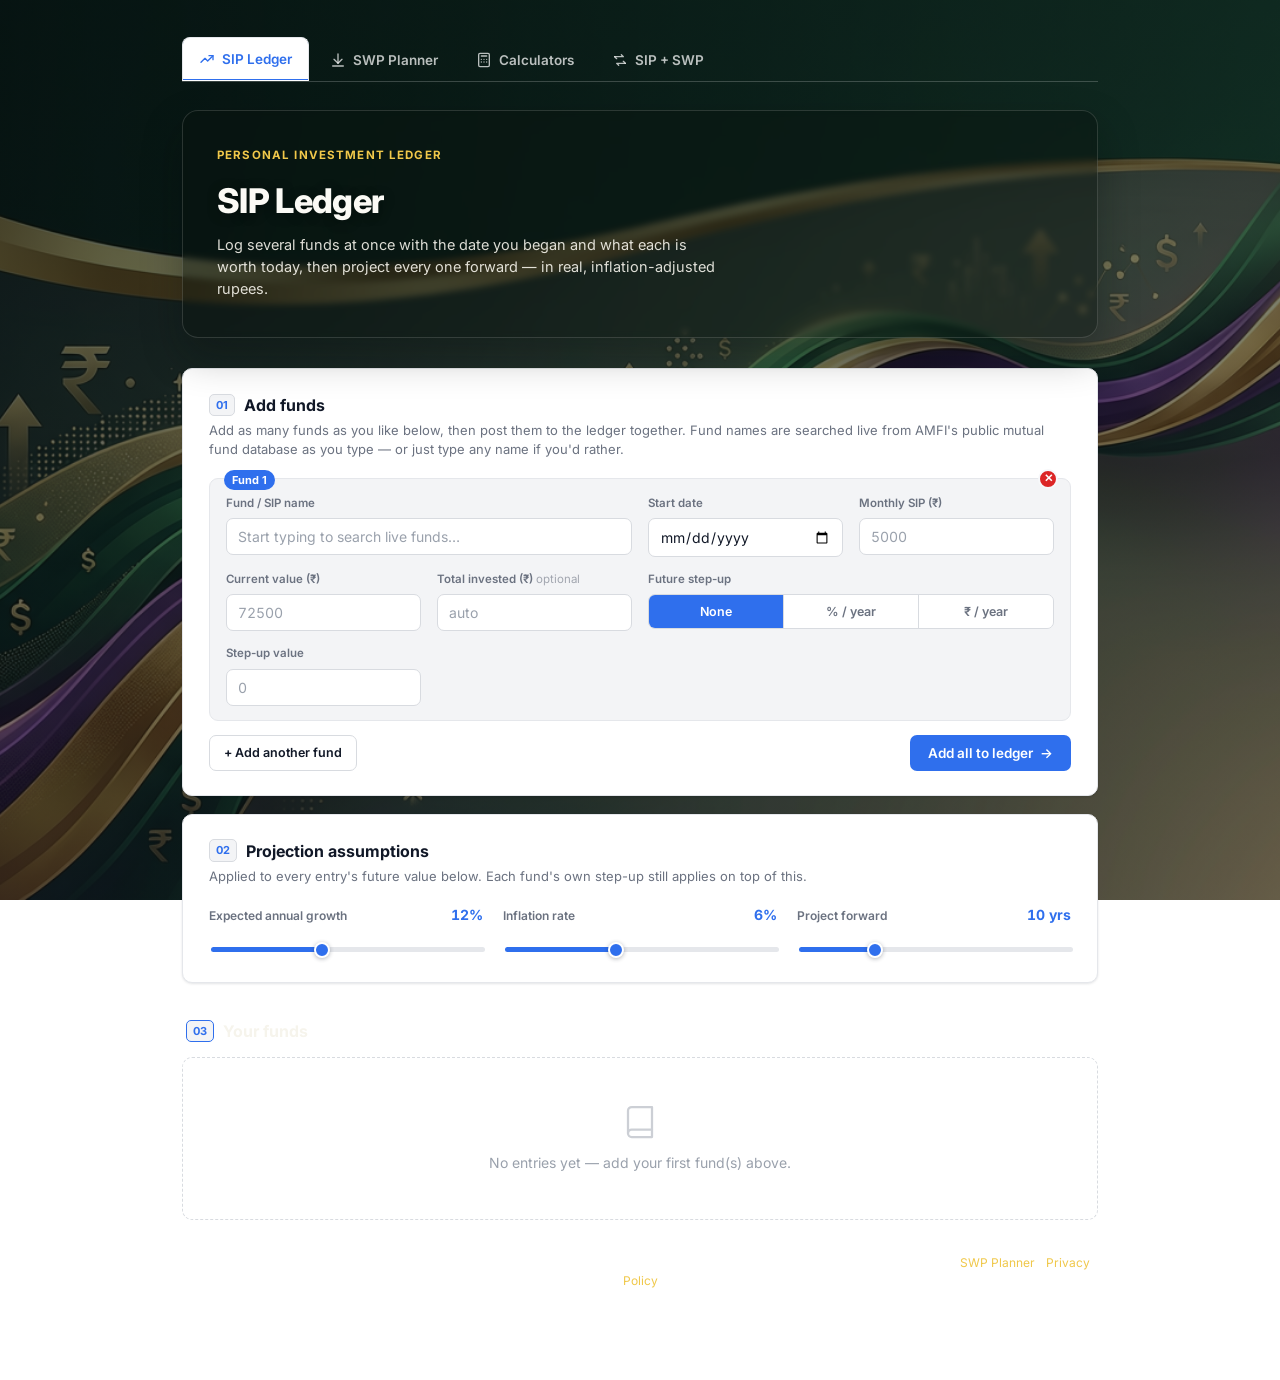
==== index.html @ ebf2be61 "Add files via upload" ====
<!DOCTYPE html>
<html lang="en">
<head>
<meta charset="UTF-8" />
<meta name="viewport" content="width=device-width, initial-scale=1.0" />
<title>SIP Ledger — Present &amp; Future Value Tracker</title>
<link rel="preconnect" href="https://fonts.googleapis.com">
<link rel="preconnect" href="https://fonts.gstatic.com" crossorigin>
<link rel="stylesheet" href="style.css">
<link rel="manifest" href="manifest.json">
<meta name="theme-color" content="#2f5bd6">
<link rel="apple-touch-icon" href="icon-192.png">
<link rel="icon" href="icon-192.png">
</head>
<body>
<div class="shell">

  <nav class="tabbar">
    <a href="index.html" class="tab active">
      <svg class="tab-icon" viewBox="0 0 24 24" fill="none" stroke="currentColor" stroke-width="2" stroke-linecap="round" stroke-linejoin="round"><path d="M3 17l6-6 4 4 8-8"/><path d="M15 7h6v6"/></svg>
      SIP Ledger
    </a>
    <a href="swp.html" class="tab">
      <svg class="tab-icon" viewBox="0 0 24 24" fill="none" stroke="currentColor" stroke-width="2" stroke-linecap="round" stroke-linejoin="round"><path d="M12 3v14"/><path d="M6 11l6 6 6-6"/><path d="M4 21h16"/></svg>
      SWP Planner
    </a>
    <a href="calculators.html" class="tab">
      <svg class="tab-icon" viewBox="0 0 24 24" fill="none" stroke="currentColor" stroke-width="2" stroke-linecap="round" stroke-linejoin="round"><rect x="4" y="2" width="16" height="20" rx="2"/><line x1="8" y1="6" x2="16" y2="6"/><line x1="8" y1="11" x2="8" y2="11.01"/><line x1="12" y1="11" x2="12" y2="11.01"/><line x1="16" y1="11" x2="16" y2="11.01"/><line x1="8" y1="15" x2="8" y2="15.01"/><line x1="12" y1="15" x2="12" y2="15.01"/><line x1="16" y1="15" x2="16" y2="15.01"/></svg>
      Calculators
    </a>
    <a href="sipswp.html" class="tab">
      <svg class="tab-icon" viewBox="0 0 24 24" fill="none" stroke="currentColor" stroke-width="2" stroke-linecap="round" stroke-linejoin="round"><path d="M4 7h13l-3-3"/><path d="M4 7l3 3"/><path d="M20 17H7l3 3"/><path d="M20 17l-3-3"/></svg>
      SIP + SWP
    </a>
  </nav>

  <div class="masthead">
    <div class="kicker">Personal investment ledger</div>
    <h1>SIP Ledger</h1>
    <p class="sub">Log several funds at once with the date you began and what each is worth today, then project every one forward — in real, inflation-adjusted rupees.</p>
  </div>

  <!-- ADD ENTRIES -->
  <div class="card">
    <div class="card-inner">
      <h2 class="section-title"><span class="idx">01</span> Add funds</h2>
      <p class="section-desc">Add as many funds as you like below, then post them to the ledger together. Fund names are searched live from AMFI's public mutual fund database as you type — or just type any name if you'd rather.</p>
      <form id="addForm">
        <div id="rowsContainer"></div>
        <div class="form-actions">
          <button type="button" id="addRowBtn" class="btn-ghost btn-small">+ Add another fund</button>
          <button type="submit" class="btn-primary">Add all to ledger <span class="arrow">→</span></button>
        </div>
      </form>
    </div>
  </div>

  <!-- ASSUMPTIONS -->
  <div class="card">
    <div class="card-inner">
      <h2 class="section-title"><span class="idx">02</span> Projection assumptions</h2>
      <p class="section-desc">Applied to every entry's future value below. Each fund's own step-up still applies on top of this.</p>
      <div class="assumptions">
        <div class="slider-field">
          <label>Expected annual growth <span class="val" id="growthVal">12%</span></label>
          <input type="range" id="growthRate" min="0" max="30" step="0.5" value="12">
        </div>
        <div class="slider-field">
          <label>Inflation rate <span class="val" id="inflationVal">6%</span></label>
          <input type="range" id="inflationRate" min="0" max="15" step="0.5" value="6">
        </div>
        <div class="slider-field">
          <label>Project forward <span class="val" id="horizonVal">10 yrs</span></label>
          <input type="range" id="horizonYears" min="1" max="35" step="1" value="10">
        </div>
      </div>
    </div>
  </div>

  <!-- LEDGER -->
  <h2 class="section-title" style="color:var(--text-on-ink); margin:36px 0 14px 4px;"><span class="idx" style="color:var(--accent-a);border-color:var(--accent-a);">03</span> Your funds</h2>
  <div id="ledgerList"></div>
  <div id="emptyState" class="empty">
    <svg viewBox="0 0 24 24" fill="none" stroke="currentColor" stroke-width="1.5" stroke-linecap="round" stroke-linejoin="round"><path d="M4 19.5A2.5 2.5 0 0 1 6.5 17H20"/><path d="M6.5 2H20v20H6.5A2.5 2.5 0 0 1 4 19.5v-15A2.5 2.5 0 0 1 6.5 2z"/></svg>
    No entries yet — add your first fund(s) above.
  </div>

  <!-- SUMMARY -->
  <div class="card" id="summaryCard" style="display:none;">
    <div class="card-inner">
      <h2 class="section-title"><span class="idx">04</span> Portfolio total</h2>
      <p class="section-desc">Across every fund logged above, at the assumptions set in step 02.</p>
      <div class="summary-grid">
        <div class="summary-cell"><div class="label">Invested so far</div><div class="value" id="sumInvested">₹0</div></div>
        <div class="summary-cell"><div class="label">Value today</div><div class="value" id="sumCurrent">₹0</div></div>
        <div class="summary-cell"><div class="label">Projected (nominal)</div><div class="value pos" id="sumFuture">₹0</div></div>
        <div class="summary-cell"><div class="label">Projected (real, today's ₹)</div><div class="value iris" id="sumFutureReal">₹0</div></div>
      </div>
      <div class="donut-row" id="allocationRow"></div>
    </div>
  </div>

  <footer>Figures are illustrative — actual fund performance will vary. Stored only in this browser. Want SWP figures for a fund above? Head to the <a href="swp.html">SWP Planner</a>. · <a href="privacy-policy.html">Privacy Policy</a></footer>
</div>

<script src="common.js"></script>
<script>
let entries = loadLedgerEntries();
let openIds = new Set();
let rowCount = 0;
let navCheckResults = {}; // entryId -> 'loading' | 'error' | 'no-code' | result object

/* ---------------- bulk add rows ---------------- */
function rowTemplate(n){
  return `
    <div class="fund-row" data-row="${n}">
      <div class="row-num">Fund ${n}</div>
      <button type="button" class="row-remove" data-remove="${n}" title="Remove this row">✕</button>
      <div class="form-grid">
        <div class="field span2">
          <label>Fund / SIP name</label>
          <input type="text" class="f-name" placeholder="Start typing to search live funds…" autocomplete="off" required />
        </div>
        <div class="field">
          <label>Start date</label>
          <input type="date" class="f-start" required />
        </div>
        <div class="field money">
          <label>Monthly SIP (₹)</label>
          <input type="number" class="f-monthly" min="0" step="100" placeholder="5000" required />
        </div>
        <div class="field money">
          <label>Current value (₹)</label>
          <input type="number" class="f-present" min="0" step="100" placeholder="72500" required />
        </div>
        <div class="field money">
          <label>Total invested (₹) <span style="opacity:.6;font-weight:400;">optional</span></label>
          <input type="number" class="f-invested" min="0" step="100" placeholder="auto" />
        </div>
        <div class="field span2">
          <label>Future step-up</label>
          <div class="toggle-group f-steptype-group">
            <button type="button" class="active" data-steptype="none">None</button>
            <button type="button" data-steptype="percent">% / year</button>
            <button type="button" data-steptype="amount">₹ / year</button>
          </div>
        </div>
        <div class="field">
          <label>Step-up value</label>
          <input type="number" class="f-stepval" min="0" step="1" placeholder="0" disabled />
        </div>
      </div>
    </div>
  `;
}

function addRow(){
  rowCount++;
  const div = document.createElement('div');
  div.innerHTML = rowTemplate(rowCount);
  document.getElementById('rowsContainer').appendChild(div.firstElementChild);
  wireRow(rowCount);
}

function wireRow(n){
  const row = document.querySelector(`.fund-row[data-row="${n}"]`);
  row.querySelector('.row-remove').addEventListener('click', () => {
    row.remove();
    renumberRows();
  });
  const group = row.querySelector('.f-steptype-group');
  const stepInput = row.querySelector('.f-stepval');
  group.querySelectorAll('button').forEach(btn => {
    btn.addEventListener('click', () => {
      group.querySelectorAll('button').forEach(b => b.classList.remove('active'));
      btn.classList.add('active');
      row.dataset.steptype = btn.getAttribute('data-steptype');
      stepInput.disabled = (btn.getAttribute('data-steptype') === 'none');
      if (stepInput.disabled) stepInput.value = '';
    });
  });
  row.dataset.steptype = 'none';
  attachFundAutocomplete(row.querySelector('.f-name'));
}

function renumberRows(){
  const rows = document.querySelectorAll('.fund-row');
  rows.forEach((row, i) => { row.querySelector('.row-num').textContent = 'Fund ' + (i+1); });
  if (rows.length === 0) addRow();
}

document.getElementById('addRowBtn').addEventListener('click', addRow);
addRow(); // start with one row

/* ---------------- ledger math + render ---------------- */
function render(){
  const list = document.getElementById('ledgerList');
  const empty = document.getElementById('emptyState');
  const summaryCard = document.getElementById('summaryCard');
  list.innerHTML = '';

  if (entries.length === 0){
    empty.style.display = 'block';
    summaryCard.style.display = 'none';
    return;
  }
  empty.style.display = 'none';
  summaryCard.style.display = 'block';

  const growth = parseFloat(document.getElementById('growthRate').value) / 100;
  const inflation = parseFloat(document.getElementById('inflationRate').value) / 100;
  const horizonYears = parseFloat(document.getElementById('horizonYears').value);
  const today = new Date();
  const horizonMonths = Math.round(horizonYears * 12);

  let totalInvested = 0, totalCurrent = 0, totalFuture = 0, totalFutureReal = 0;

  entries.forEach(entry => {
    const n = monthsBetween(entry.startDate, today);
    const invested = (entry.investedOverride != null && entry.investedOverride !== '')
      ? parseFloat(entry.investedOverride)
      : entry.monthlyAmt * n;
    const current = parseFloat(entry.presentValue);
    const gain = current - invested;
    const gainPct = invested > 0 ? (gain / invested) * 100 : 0;
    const cagr = solveCAGR(entry.monthlyAmt, n, current);

    const stepType = entry.stepUpType || 'none';
    const stepVal = entry.stepUpValue || 0;
    const sim = simulateSIPFuture(current, entry.monthlyAmt, stepType, stepVal, growth, horizonMonths);
    const futureNominal = sim.nominal;
    const futureReal = futureNominal / Math.pow(1+inflation, horizonYears);

    const nominalSeries = [current].concat(sim.yearly);
    const realSeries = nominalSeries.map((v, i) => v / Math.pow(1+inflation, i));
    const chartSVG = buildAreaLineChart(nominalSeries, realSeries, { accentColor:'var(--accent-b)', secondColor:'var(--iris)' });

    totalInvested += invested;
    totalCurrent += current;
    totalFuture += futureNominal;
    totalFutureReal += futureReal;

    const stepLabel = stepType === 'percent' ? `${stepVal}% / yr`
                     : stepType === 'amount' ? `${fmtINR(stepVal)} / yr`
                     : 'None';

    const isOpen = openIds.has(entry.id);

    let navCheckHTML = '';
    if (isOpen){
      if (!entry.schemeCode){
        navCheckHTML = buildNavCheckHTML(entry.id, 'no-code', current);
      } else {
        const state = navCheckResults[entry.id];
        if (state === undefined){
          navCheckResults[entry.id] = 'loading';
          navCheckHTML = buildNavCheckHTML(entry.id, 'loading', current);
          computeLiveNAVCheck(entry.schemeCode, entry.startDate, entry.monthlyAmt, today).then(result => {
            navCheckResults[entry.id] = result || 'error';
            const box = document.getElementById(`navcheck-${entry.id}`);
            if (box) box.outerHTML = buildNavCheckHTML(entry.id, navCheckResults[entry.id], current);
          });
        } else {
          navCheckHTML = buildNavCheckHTML(entry.id, state, current);
        }
      }
    }

    const el = document.createElement('div');
    el.className = 'entry' + (isOpen ? ' open' : '');
    el.innerHTML = `
      <div class="entry-head" data-id="${entry.id}">
        <div class="entry-fund-row">
          <div class="fund-avatar" style="background:${fundColor(entry.fundName)};">${fundInitial(entry.fundName)}</div>
          <div class="entry-fund">
            <div class="name">${escapeHtml(entry.fundName)}</div>
            <div class="since">since ${formatDate(entry.startDate)} · ${n} mo</div>
          </div>
        </div>
        <div class="entry-stats">
          <div class="stat"><div class="label">Invested</div><div class="value num">${fmtINR(invested)}</div></div>
          <div class="stat"><div class="label">Now worth</div><div class="value num">${fmtINR(current)}</div></div>
          <div class="stat"><div class="label">Gain</div><div class="value num ${gain>=0?'pos':'neg'}">${gain>=0?'▲':'▼'} ${fmtPct(gainPct)}</div></div>
          <div class="stat"><div class="label">Est. CAGR</div><div class="value num ${cagr!==null && cagr>=0?'pos':'neg'}">${cagr!==null ? fmtPct(cagr*100) : '—'}</div></div>
        </div>
        <div class="chev">▾</div>
      </div>
      <div class="entry-body">
        <div class="entry-body-inner">
          <table class="mini-table">
            <tr><td>Monthly SIP</td><td>${fmtINR(entry.monthlyAmt)}</td></tr>
            <tr><td>Start date</td><td>${formatDate(entry.startDate)}</td></tr>
            <tr><td>Months invested</td><td>${n}</td></tr>
            <tr><td>Total invested</td><td>${fmtINR(invested)}</td></tr>
            <tr><td>Current value</td><td>${fmtINR(current)}</td></tr>
            <tr><td>Absolute gain</td><td>${fmtINR(gain)}</td></tr>
            <tr><td>Estimated CAGR</td><td>${cagr!==null ? fmtPct(cagr*100) : 'need more history'}</td></tr>
            <tr><td>Step-up</td><td>${stepLabel}</td></tr>
          </table>
          <div class="projection-box">
            <div class="ptitle">If SIP continues ${horizonYears} more year${horizonYears==1?'':'s'} at ${(growth*100).toFixed(1)}% growth</div>
            <div class="proj-row big"><span class="k">Projected value (nominal)</span><span class="v">${fmtINR(futureNominal)}</span></div>
            <div class="proj-row real"><span class="k">Real value at ${(inflation*100).toFixed(1)}% inflation</span><span class="v">${fmtINR(futureReal)}</span></div>
            <div class="chart-box">
              ${chartSVG}
              <div class="chart-axis-row"><span>Now · ${fmtINR(current)}</span><span>Year ${horizonYears} · ${fmtINR(futureNominal)}</span></div>
              <div class="chart-legend">
                <span><span class="swatch" style="background:var(--accent-b);"></span>Nominal</span>
                <span><span class="swatch dashed"></span>Real (today's ₹)</span>
              </div>
            </div>
          </div>
          ${navCheckHTML}
        </div>
        <div class="entry-foot">
          <a href="swp.html?fund=${encodeURIComponent(entry.id)}" class="btn-ghost btn-small" style="text-decoration:none;display:inline-block;">Plan SWP from this fund →</a>
          <button class="btn-danger" data-del="${entry.id}">Remove entry</button>
        </div>
      </div>
    `;
    list.appendChild(el);
  });

  document.getElementById('sumInvested').textContent = fmtINR(totalInvested);
  document.getElementById('sumCurrent').textContent = fmtINR(totalCurrent);
  document.getElementById('sumFuture').textContent = fmtINR(totalFuture);
  document.getElementById('sumFutureReal').textContent = fmtINR(totalFutureReal);

  const allocationRow = document.getElementById('allocationRow');
  if (entries.length > 1){
    const segments = entries.map(e => ({ label: e.fundName, value: parseFloat(e.presentValue), color: fundColor(e.fundName) }));
    const donutSVG = buildDonutChart(segments, { size:148, thickness:20 });
    const legendHTML = segments.map(seg => {
      const pct = totalCurrent > 0 ? (seg.value / totalCurrent) * 100 : 0;
      return `<div class="donut-legend-item">
        <span class="name"><span class="donut-swatch" style="background:${seg.color};"></span>${escapeHtml(seg.label)}</span>
        <span class="donut-pct">${pct.toFixed(1)}%</span>
      </div>`;
    }).join('');
    allocationRow.innerHTML = `${donutSVG}<div class="donut-legend">${legendHTML}</div>`;
  } else {
    allocationRow.innerHTML = '';
  }

  list.querySelectorAll('.entry-head').forEach(h => {
    h.addEventListener('click', () => {
      const id = h.getAttribute('data-id');
      if (openIds.has(id)) openIds.delete(id); else openIds.add(id);
      render();
    });
  });
  list.querySelectorAll('[data-del]').forEach(btn => {
    btn.addEventListener('click', (e) => {
      e.stopPropagation();
      const id = btn.getAttribute('data-del');
      entries = entries.filter(en => en.id !== id);
      saveLedgerEntries(entries);
      render();
    });
  });
  list.querySelectorAll('.entry-foot a').forEach(a => { a.addEventListener('click', (e) => e.stopPropagation()); });
}

/* ---------------- submit bulk form ---------------- */
document.getElementById('addForm').addEventListener('submit', (e) => {
  e.preventDefault();
  const rows = document.querySelectorAll('.fund-row');
  let added = 0;
  rows.forEach(row => {
    const fundName = row.querySelector('.f-name').value.trim();
    const startDate = row.querySelector('.f-start').value;
    const monthlyAmt = parseFloat(row.querySelector('.f-monthly').value);
    const presentValue = parseFloat(row.querySelector('.f-present').value);
    const investedRaw = row.querySelector('.f-invested').value;
    const investedOverride = investedRaw === '' ? null : parseFloat(investedRaw);
    const stepUpType = row.dataset.steptype || 'none';
    const stepValRaw = row.querySelector('.f-stepval').value;
    const stepUpValue = stepValRaw === '' ? 0 : parseFloat(stepValRaw);
    const schemeCode = row.querySelector('.f-name').dataset.schemeCode || null;

    if (!fundName || !startDate || isNaN(monthlyAmt) || isNaN(presentValue)) return;

    const entry = { id: uid(), fundName, startDate, monthlyAmt, presentValue, investedOverride, stepUpType, stepUpValue, schemeCode };
    entries.push(entry);
    openIds.add(entry.id);
    added++;
  });
  if (added > 0){
    saveLedgerEntries(entries);
    document.getElementById('rowsContainer').innerHTML = '';
    rowCount = 0;
    addRow();
    render();
  }
});

['growthRate','inflationRate','horizonYears'].forEach(id => {
  const el = document.getElementById(id);
  wireRangeFill(el);
  el.addEventListener('input', () => {
    document.getElementById('growthVal').textContent = document.getElementById('growthRate').value + '%';
    document.getElementById('inflationVal').textContent = document.getElementById('inflationRate').value + '%';
    document.getElementById('horizonVal').textContent = document.getElementById('horizonYears').value + ' yrs';
    render();
  });
});

document.getElementById('growthVal').textContent = document.getElementById('growthRate').value + '%';
document.getElementById('inflationVal').textContent = document.getElementById('inflationRate').value + '%';
document.getElementById('horizonVal').textContent = document.getElementById('horizonYears').value + ' yrs';
render();
</script>
<script>
if ('serviceWorker' in navigator) {
  window.addEventListener('load', () => {
    navigator.serviceWorker.register('service-worker.js').catch(() => {});
  });
}
</script>
</body>
</html>
---- style.css ----
/* ================================================================
   SIP Ledger / SWP Planner — clean, professional design system
   ================================================================ */
@import url('https://fonts.googleapis.com/css2?family=Inter:wght@400;500;600;700;800&display=swap');

:root{
  /* neutral surfaces */
  --bg:#f7f8fa;
  --surface:#ffffff;
  --surface-2:#f3f4f6;
  --border:#e5e7eb;
  --border-strong:#d8dbe0;
  --text-strong:#111827;
  --text-dim:#6b7280;
  --text-faint:#9aa1ac;
  --radius:10px;
  --shadow: 0 1px 2px rgba(16,24,40,0.04), 0 1px 3px rgba(16,24,40,0.08);
  --shadow-md: 0 4px 10px rgba(16,24,40,0.07), 0 2px 4px rgba(16,24,40,0.06);

  /* brand + semantic colours — one consistent set across both pages */
  --primary:#2f6fed;
  --primary-dark:#1e4fc9;
  --primary-light:#eef3ff;
  --positive:#16a34a;
  --negative:#dc2626;
  --caution:#d97706;
  --muted-accent:#6b7280;

  /* legacy aliases so existing markup/JS keep working unchanged */
  --accent-a: var(--primary);
  --accent-b: var(--primary-dark);
  --iris: var(--muted-accent);
  --ink: var(--bg);
  --paper: var(--surface);
  --paper-2: var(--surface-2);
  --gold: var(--caution);
  --gold-bright: var(--caution);
  --teal: var(--positive);
  --teal-bright: var(--positive);
  --rose: var(--negative);
  --line: var(--border);
  --text-on-ink: #f6f4ec;
  --text-on-ink-dim: rgba(246,244,236,0.72);
  --text-on-paper: var(--text-strong);
  --text-on-paper-dim: var(--text-dim);
}

*{box-sizing:border-box;}
html,body{margin:0;padding:0;}
body{
  background:
    linear-gradient(160deg, rgba(6,16,12,0.72) 0%, rgba(8,14,10,0.55) 45%, rgba(14,12,10,0.42) 100%),
    url('hero-bg.png');
  background-size: cover;
  background-position: center top;
  background-attachment: fixed;
  background-repeat: no-repeat;
  color: var(--text-strong);
  font-family:'Inter', system-ui, sans-serif;
  min-height:100vh;
  line-height:1.5;
  -webkit-font-smoothing:antialiased;
}
.num{ font-variant-numeric: tabular-nums; font-feature-settings:"tnum" 1; }
svg{ display:block; }

.shell{ max-width:960px; margin:0 auto; padding:36px 22px 90px; }

/* ---------- nav ---------- */
.tabbar{
  display:flex; gap:4px; margin-bottom:28px; border-bottom:1px solid rgba(255,255,255,0.2);
  overflow-x:auto; scrollbar-width:thin; -webkit-overflow-scrolling:touch;
}
.tabbar::-webkit-scrollbar{ height:5px; }
.tabbar::-webkit-scrollbar-thumb{ background: rgba(255,255,255,0.25); border-radius:4px; }
.tab{
  display:inline-flex; align-items:center; gap:7px; white-space:nowrap; flex:0 0 auto;
  text-decoration:none; font-weight:600; font-size:13.5px;
  padding:11px 16px; border-radius:8px 8px 0 0;
  color: rgba(255,255,255,0.72);
  border:1px solid transparent; border-bottom:none;
  transition: color .15s ease, background .15s ease;
  position:relative; top:1px;
}
.tab-icon{ width:16px; height:16px; flex-shrink:0; }
.tab:hover{ color:#fff; background: rgba(255,255,255,0.1); }
.tab.active{
  color: var(--primary);
  background: var(--surface);
  border-color: var(--border);
  border-bottom:2px solid var(--surface);
  box-shadow: 0 -1px 0 var(--primary) inset;
}

/* ---------- step-up event rows (dated step-up log) ---------- */
.stepup-row{
  display:grid; grid-template-columns: 1fr 1fr auto; gap:10px; align-items:end;
  border:1px dashed var(--border); border-radius:8px; padding:12px 14px; margin-bottom:10px; background: var(--surface-2);
}
.stepup-row .row-remove{
  background: transparent; color: var(--negative); border:1px solid rgba(220,38,38,0.35);
  width:34px; height:34px; border-radius:7px; font-size:14px; cursor:pointer; padding:0;
}
.stepup-log{ margin-top:10px; }
.stepup-log-item{
  display:flex; justify-content:space-between; align-items:center; padding:8px 12px;
  border-bottom:1px solid var(--border); font-size:13px;
}
.stepup-log-item:last-child{ border-bottom:none; }
.stepup-log-item .date{ color: var(--text-dim); font-family:'IBM Plex Mono', monospace; font-size:12px; }
.stepup-log-item .amt{ font-family:'IBM Plex Mono', monospace; font-weight:700; }
.stepup-log-item .delta{ font-size:11.5px; color: var(--positive); margin-left:8px; }

/* ---------- calculators hub: pill tab row ---------- */
.calc-tab-row{
  display:flex; gap:8px; overflow-x:auto; padding-bottom:4px; margin-bottom:22px;
  scrollbar-width:thin;
}
.calc-tab{
  flex:0 0 auto; white-space:nowrap;
  font-weight:600; font-size:13.5px; padding:10px 18px; border-radius:999px;
  border:1px solid var(--border); background: var(--surface); color: var(--text-dim);
  cursor:pointer; transition: background .15s ease, color .15s ease, border-color .15s ease, transform .1s ease;
}
.calc-tab:hover{ border-color: var(--primary); color: var(--text-strong); }
.calc-tab.active{ background: var(--primary); border-color: var(--primary); color:#fff; }
.calc-tab:active{ transform: translateY(1px); }
.calc-panel{ display:none; }
.calc-panel.active{ display:block; animation: calcFadeIn .2s ease; }
@keyframes calcFadeIn{ from{ opacity:0; transform:translateY(4px);} to{ opacity:1; transform:translateY(0);} }

/* ---------- calculator result strip ---------- */
.calc-result-strip{
  display:grid; grid-template-columns: repeat(3, 1fr); gap:18px;
  padding:20px; border-radius:10px; background: var(--surface-2); border:1px solid var(--border); margin-top:18px;
}
@media (max-width:700px){ .calc-result-strip{ grid-template-columns:1fr; } }
.calc-result-strip .cell{ text-align:left; }
.calc-result-strip .cell .label{ font-size:11px; text-transform:uppercase; letter-spacing:.06em; color: var(--text-dim); font-weight:700; margin-bottom:6px; }
.calc-result-strip .cell .value{ font-family:'IBM Plex Mono', monospace; font-size:20px; font-weight:700; color: var(--text-strong); }
.calc-result-strip .cell .value.pos{ color: var(--positive); }

.calc-divider{ display:flex; align-items:center; gap:12px; margin:26px 0 18px; color: var(--text-faint); font-size:12px; text-transform:uppercase; letter-spacing:.08em; font-weight:700; }
.calc-divider::before, .calc-divider::after{ content:""; flex:1; height:1px; background: var(--border); }

/* ---------- header (frosted panel over the shared page background) ---------- */
.masthead{
  margin-bottom:30px;
  position:relative;
  border-radius:16px;
  padding:36px 34px;
  background: rgba(8,18,14,0.4);
  backdrop-filter: blur(3px);
  -webkit-backdrop-filter: blur(3px);
  border:1px solid rgba(255,255,255,0.14);
  box-shadow: 0 18px 40px rgba(6,14,10,0.3);
}
.masthead h1{
  font-weight:800; font-size: clamp(26px, 3.4vw, 34px); letter-spacing:-0.02em;
  margin:0 0 8px; color:#fbfaf5;
  text-shadow: 0 2px 12px rgba(0,0,0,0.4);
}
.masthead .kicker{
  text-transform:uppercase; letter-spacing:.1em; font-size:11.5px;
  color:#f0c84a; font-weight:700; margin-bottom:10px;
}
.masthead p.sub{
  margin:0; color: rgba(250,248,240,0.88); font-size:14.5px; max-width:56ch; line-height:1.55;
}

/* ---------- cards ---------- */
.card{
  background: var(--surface);
  color: var(--text-strong); border-radius: var(--radius); box-shadow: var(--shadow);
  border:1px solid var(--border);
}
.card-inner{ padding:24px 26px; }
.card + .card{ margin-top:18px; }

.section-title{ font-size:16px; font-weight:700; margin:0 0 4px; display:flex; align-items:center; gap:9px; color: var(--text-strong); }
.section-title .idx{
  font-size:11px; font-weight:700; color: var(--primary);
  border:1px solid var(--border-strong); border-radius:5px; padding:2px 6px;
  background: var(--surface-2);
}
.section-desc{ font-size:13px; color: var(--text-dim); margin:0 0 18px; line-height:1.5; }

/* ---------- form ---------- */
.form-grid{ display:grid; grid-template-columns: repeat(4, 1fr); gap:14px 16px; }
.field{ display:flex; flex-direction:column; gap:6px; position:relative; }
.field.span2{ grid-column: span 2; }
.field label{ font-size:11.5px; color: var(--text-dim); font-weight:600; }
.field input, .field select{
  font-family:'Inter', sans-serif; font-variant-numeric: tabular-nums; font-size:14px;
  padding:9px 11px; border-radius:7px; border:1px solid var(--border-strong);
  background: var(--surface); color: var(--text-strong);
  outline:none; transition: border-color .15s, box-shadow .15s; width:100%;
}
.field input::placeholder{ color: var(--text-faint); }
.field input:focus, .field select:focus{ border-color: var(--primary); box-shadow: 0 0 0 3px var(--primary-light); }
.field select{ font-weight:500; }

.fund-row{ position:relative; border:1px solid var(--border); border-radius:9px; padding:16px 16px 14px; margin-bottom:12px; background: var(--surface-2); }
.fund-row .row-num{
  position:absolute; top:-9px; left:14px; background: var(--primary); color:#fff;
  font-size:11px; font-weight:700; padding:2px 8px; border-radius:10px;
}
.fund-row .row-remove{
  position:absolute; top:-10px; right:12px; background: var(--negative); color:#fff; border:2px solid var(--bg);
  width:20px; height:20px; border-radius:50%; font-size:11px; line-height:1; cursor:pointer; padding:0;
}

.form-actions{ margin-top:14px; display:flex; justify-content:space-between; gap:10px; flex-wrap:wrap; }
button{
  font-family:'Inter', sans-serif; font-weight:600; font-size:13.5px; border:none; cursor:pointer;
  border-radius:7px; padding:10px 18px; transition: background .15s ease, border-color .15s ease, color .15s ease;
}
button:focus-visible{ outline:2px solid var(--primary); outline-offset:2px; }
input:focus-visible, select:focus-visible{ outline:2px solid var(--primary); outline-offset:1px; }

.btn-primary{ display:inline-flex; align-items:center; gap:7px; background: var(--primary); color:#fff; }
.btn-primary:hover{ background: var(--primary-dark); }
.btn-primary .arrow{ display:inline-block; transition: transform .15s ease; }
.btn-primary:hover .arrow{ transform: translateX(2px); }

.btn-ghost{ background: var(--surface); color: var(--text-strong); border:1px solid var(--border-strong); }
.btn-ghost:hover{ background: var(--surface-2); }
.btn-danger{ background: var(--surface); color: var(--negative); border:1px solid #f3c6c6; padding:6px 12px; font-size:12px; }
.btn-danger:hover{ background:#fef2f2; }
.btn-small{ padding:7px 14px; font-size:12.5px; }

.toggle-group{ display:flex; border:1px solid var(--border-strong); border-radius:7px; overflow:hidden; }
.toggle-group button{ flex:1; background: var(--surface); color: var(--text-dim); border-radius:0; padding:9px 8px; font-size:12.5px; font-weight:600; }
.toggle-group button.active{ background: var(--primary); color:#fff; }
.toggle-group button + button{ border-left:1px solid var(--border-strong); }

/* ---------- assumptions / sliders ---------- */
.assumptions{ display:grid; grid-template-columns: repeat(3, 1fr); gap:20px; }
.slider-field label{ display:flex; justify-content:space-between; align-items:baseline; font-size:12px; color: var(--text-dim); font-weight:600; margin-bottom:9px; }
.slider-field .val{ font-size:14px; color: var(--primary); font-weight:700; font-variant-numeric: tabular-nums; }
input[type="range"]{
  -webkit-appearance:none; width:100%; height:5px; border-radius:3px; outline:none;
  background: linear-gradient(to right, var(--primary) 0%, var(--primary) var(--fill,0%), var(--border) var(--fill,0%), var(--border) 100%);
}
input[type="range"]::-webkit-slider-thumb{
  -webkit-appearance:none; width:16px; height:16px; border-radius:50%;
  background: var(--primary); border:2.5px solid #fff; cursor:pointer;
  box-shadow: 0 1px 4px rgba(16,24,40,0.3);
}
input[type="range"]::-moz-range-thumb{ width:16px; height:16px; border-radius:50%; background: var(--primary); border:2.5px solid #fff; cursor:pointer; }

/* ---------- ledger / entries ---------- */
#ledgerList{ display:flex; flex-direction:column; gap:0; }
.entry{
  background: var(--surface); border-radius: var(--radius); box-shadow: var(--shadow); border:1px solid var(--border);
  overflow:hidden; margin-bottom:14px; transition: box-shadow .15s ease;
}
.entry:hover{ box-shadow: var(--shadow-md); }
.entry-head{ display:flex; align-items:center; justify-content:space-between; padding:16px 20px; cursor:pointer; gap:14px; flex-wrap:wrap; transition: background .12s ease; }
.entry.open .entry-head{ border-bottom:1px solid var(--border); }
.entry-head:hover{ background: var(--surface-2); }
.entry-fund-row{ display:flex; align-items:center; gap:13px; min-width:200px; }
.fund-avatar{
  width:38px; height:38px; border-radius:50%; flex:0 0 auto; color:#fff;
  display:flex; align-items:center; justify-content:center;
  font-weight:700; font-size:14px;
}
.entry-fund{ display:flex; flex-direction:column; gap:2px; }
.entry-fund .name{ font-weight:700; font-size:15.5px; color: var(--text-strong); }
.entry-fund .since{ font-size:12px; color: var(--text-faint); }
.entry-stats{ display:flex; gap:24px; flex-wrap:wrap; }
.stat{ text-align:right; }
.stat .label{ font-size:10.5px; text-transform:uppercase; letter-spacing:.05em; color: var(--text-faint); margin-bottom:3px; font-weight:600; }
.stat .value{ font-size:14.5px; font-weight:700; color: var(--text-strong); }
.stat .value.pos{ color: var(--positive); }
.stat .value.neg{ color: var(--negative); }
.chev{ font-size:12px; color: var(--text-faint); transition: transform .2s; }
.entry.open .chev{ transform: rotate(180deg); }
.entry-body{ max-height:0; overflow:hidden; transition: max-height .25s ease; }
.entry.open .entry-body{ max-height:1000px; }
.entry-body-inner{ padding:18px 20px 6px; display:grid; grid-template-columns: 1fr 1.1fr; gap:22px; }
@media (max-width:700px){
  .entry-body-inner{ grid-template-columns:1fr; }
  .form-grid{ grid-template-columns: repeat(2,1fr); }
  .assumptions{ grid-template-columns:1fr; }
}
.mini-table{ width:100%; border-collapse:collapse; font-size:13.5px; }
.mini-table tr td{ padding:6px 0; }
.mini-table tr td:first-child{ color: var(--text-dim); }
.mini-table tr td:last-child{ text-align:right; font-weight:600; font-variant-numeric: tabular-nums; }
.mini-table tr + tr td{ border-top:1px solid var(--border); }

.projection-box{ background: var(--primary-light); border:1px solid #d7e4fb; border-radius:8px; padding:14px 16px; }
.projection-box .ptitle{ font-size:11px; text-transform:uppercase; letter-spacing:.05em; color: var(--primary-dark); font-weight:700; margin-bottom:10px; }
.proj-row{ display:flex; justify-content:space-between; align-items:baseline; margin-bottom:6px; font-size:13.5px; gap:10px; }
.proj-row .k{ color: var(--text-dim); }
.proj-row .v{ font-weight:700; text-align:right; font-variant-numeric: tabular-nums; }
.proj-row.big .v{ font-size:18px; color: var(--primary-dark); }
.proj-row.real .v{ color: var(--muted-accent); }

/* ---------- live NAV check box ---------- */
.nav-check-box{ grid-column: 1 / -1; border-radius:8px; padding:14px 16px; margin-top:2px; border:1px solid var(--border); background: var(--surface-2); }
.nav-check-box.muted{ color: var(--text-dim); font-size:13px; font-style:italic; padding:12px 16px; }
.nav-check-box .ptitle{ font-size:11px; text-transform:uppercase; letter-spacing:.05em; font-weight:700; margin-bottom:10px; display:flex; justify-content:space-between; align-items:baseline; gap:10px; flex-wrap:wrap; }
.nav-check-box .nav-date{ text-transform:none; font-weight:500; font-size:11px; color: var(--text-faint); }
.nav-check-box.ok{ background:#f0fdf4; border-color:#bbf0cc; }
.nav-check-box.ok .ptitle, .nav-check-box.ok .proj-row.big .v{ color: var(--positive); }
.nav-check-box.warn-mild{ background:#fffbeb; border-color:#fde3a7; }
.nav-check-box.warn-mild .ptitle, .nav-check-box.warn-mild .proj-row.big .v{ color: var(--caution); }
.nav-check-box.warn{ background:#fef2f2; border-color:#f3c6c6; }
.nav-check-box.warn .ptitle, .nav-check-box.warn .proj-row.big .v{ color: var(--negative); }

.entry-foot{ display:flex; justify-content:space-between; align-items:center; padding:12px 20px 16px; }

.empty{ text-align:center; padding:46px 20px; color: var(--text-faint); font-size:14px; border:1px dashed var(--border-strong); border-radius: var(--radius); background: var(--surface); }
.empty svg{ width:36px; height:36px; margin:0 auto 12px; opacity:.5; }

/* ---------- summary ---------- */
.summary-grid{ display:grid; grid-template-columns: repeat(4,1fr); gap:16px; }
@media (max-width:700px){ .summary-grid{ grid-template-columns: repeat(2,1fr);} }
.summary-cell{ padding:14px 4px; border-right:1px solid var(--border); }
.summary-cell:last-child{ border-right:none; }
.summary-cell .label{ font-size:11px; color: var(--text-faint); margin-bottom:6px; font-weight:600; }
.summary-cell .value{ font-size:19px; font-weight:700; font-variant-numeric: tabular-nums; color: var(--text-strong); }
.summary-cell .value.pos{ color: var(--positive); }
.summary-cell .value.neg{ color: var(--negative); }
.summary-cell .value.iris{ color: var(--muted-accent); }

/* ---------- inline charts ---------- */
.chart-box{ margin-top:14px; }
.chart-box svg{ width:100%; height:auto; display:block; }
.chart-axis-row{ display:flex; justify-content:space-between; margin-top:5px; font-size:10.5px; color: var(--text-faint); }
.chart-legend{ display:flex; gap:16px; margin-top:8px; font-size:11px; color: var(--text-dim); }
.chart-legend .swatch{ display:inline-block; width:12px; height:3px; border-radius:2px; margin-right:5px; vertical-align:middle; }
.chart-legend .swatch.dashed{ background: repeating-linear-gradient(90deg, var(--muted-accent) 0 4px, transparent 4px 7px); }

.donut-row{ display:flex; align-items:center; gap:22px; flex-wrap:wrap; padding-top:16px; margin-top:16px; border-top:1px solid var(--border); }
.donut-legend{ display:flex; flex-direction:column; gap:8px; flex:1; min-width:180px; }
.donut-legend-item{ display:flex; align-items:center; justify-content:space-between; gap:10px; font-size:13px; }
.donut-legend-item .name{ display:flex; align-items:center; gap:8px; color: var(--text-strong); }
.donut-swatch{ width:10px; height:10px; border-radius:3px; flex-shrink:0; }
.donut-pct{ font-weight:700; font-variant-numeric: tabular-nums; }

/* ---------- fund chips (SWP page) ---------- */
.chip-row{ display:flex; flex-wrap:wrap; gap:8px; margin-bottom:18px; }
.chip{
  font-size:12.5px; padding:7px 13px; border-radius:20px;
  border:1px solid var(--border-strong); color: var(--text-strong); background: var(--surface);
  cursor:pointer; transition: background .12s ease, border-color .12s ease;
}
.chip:hover{ background: var(--primary-light); border-color: var(--primary); color: var(--primary-dark); }
.chip.empty-note{ border-style:dashed; color: var(--text-faint); cursor:default; }
.chip.empty-note:hover{ background: var(--surface); border-color: var(--border-strong); color: var(--text-faint); }

/* ---------- status banner ---------- */
.status-banner{ display:flex; align-items:center; gap:12px; padding:13px 16px 13px 40px; border-radius:8px; margin-bottom:18px; font-size:13.5px; font-weight:600; position:relative; }
.status-banner::before{ content:""; position:absolute; left:16px; top:50%; transform:translateY(-50%); width:9px; height:9px; border-radius:50%; }
.status-banner.ok{ background:#f0fdf4; border:1px solid #bbf0cc; color:#15803d; }
.status-banner.ok::before{ background: var(--positive); }
.status-banner.warn{ background:#fef2f2; border:1px solid #f3c6c6; color:#b91c1c; }
.status-banner.warn::before{ background: var(--negative); }

/* ---------- year table ---------- */
.year-table-wrap{ max-height:300px; overflow-y:auto; border:1px solid var(--border); border-radius:8px; }
table.year-table{ width:100%; border-collapse:collapse; font-size:13px; }
table.year-table thead th{ position:sticky; top:0; background: var(--surface-2); text-align:right; padding:9px 12px; font-size:10.5px; text-transform:uppercase; letter-spacing:.04em; color: var(--text-faint); border-bottom:1px solid var(--border); }
table.year-table thead th:first-child{ text-align:left; }
table.year-table td{ padding:8px 12px; text-align:right; font-variant-numeric: tabular-nums; border-bottom:1px solid var(--border); }
table.year-table td:first-child{ text-align:left; font-weight:600; }
table.year-table td:last-child{ color: var(--muted-accent); font-weight:600; }
table.year-table tr.depleted{ background:#fef2f2; }
table.year-table tr.depleted td:first-child::after{ content:" ⚠"; color: var(--negative); }

/* ---------------- live fund autocomplete ---------------- */
.autocomplete-list{
  position:absolute; top:100%; left:0; right:0; margin-top:4px; z-index:60;
  background: var(--surface); border:1px solid var(--border-strong); border-radius:8px;
  box-shadow: var(--shadow-md); max-height:220px; overflow-y:auto;
}
.autocomplete-item{ padding:9px 12px; font-size:13px; cursor:pointer; border-bottom:1px solid var(--border); }
.autocomplete-item:last-child{ border-bottom:none; }
.autocomplete-item:hover, .autocomplete-item.active{ background: var(--primary-light); color: var(--primary-dark); }
.autocomplete-empty{ padding:9px 12px; font-size:12.5px; color: var(--text-faint); font-style:italic; }

/* ---------- footer ---------- */
footer{ text-align:center; margin-top:34px; color: rgba(255,255,255,0.6); font-size:12px; }
footer a{ color:#f0c84a; text-decoration:none; }
footer a:hover{ text-decoration:underline; }
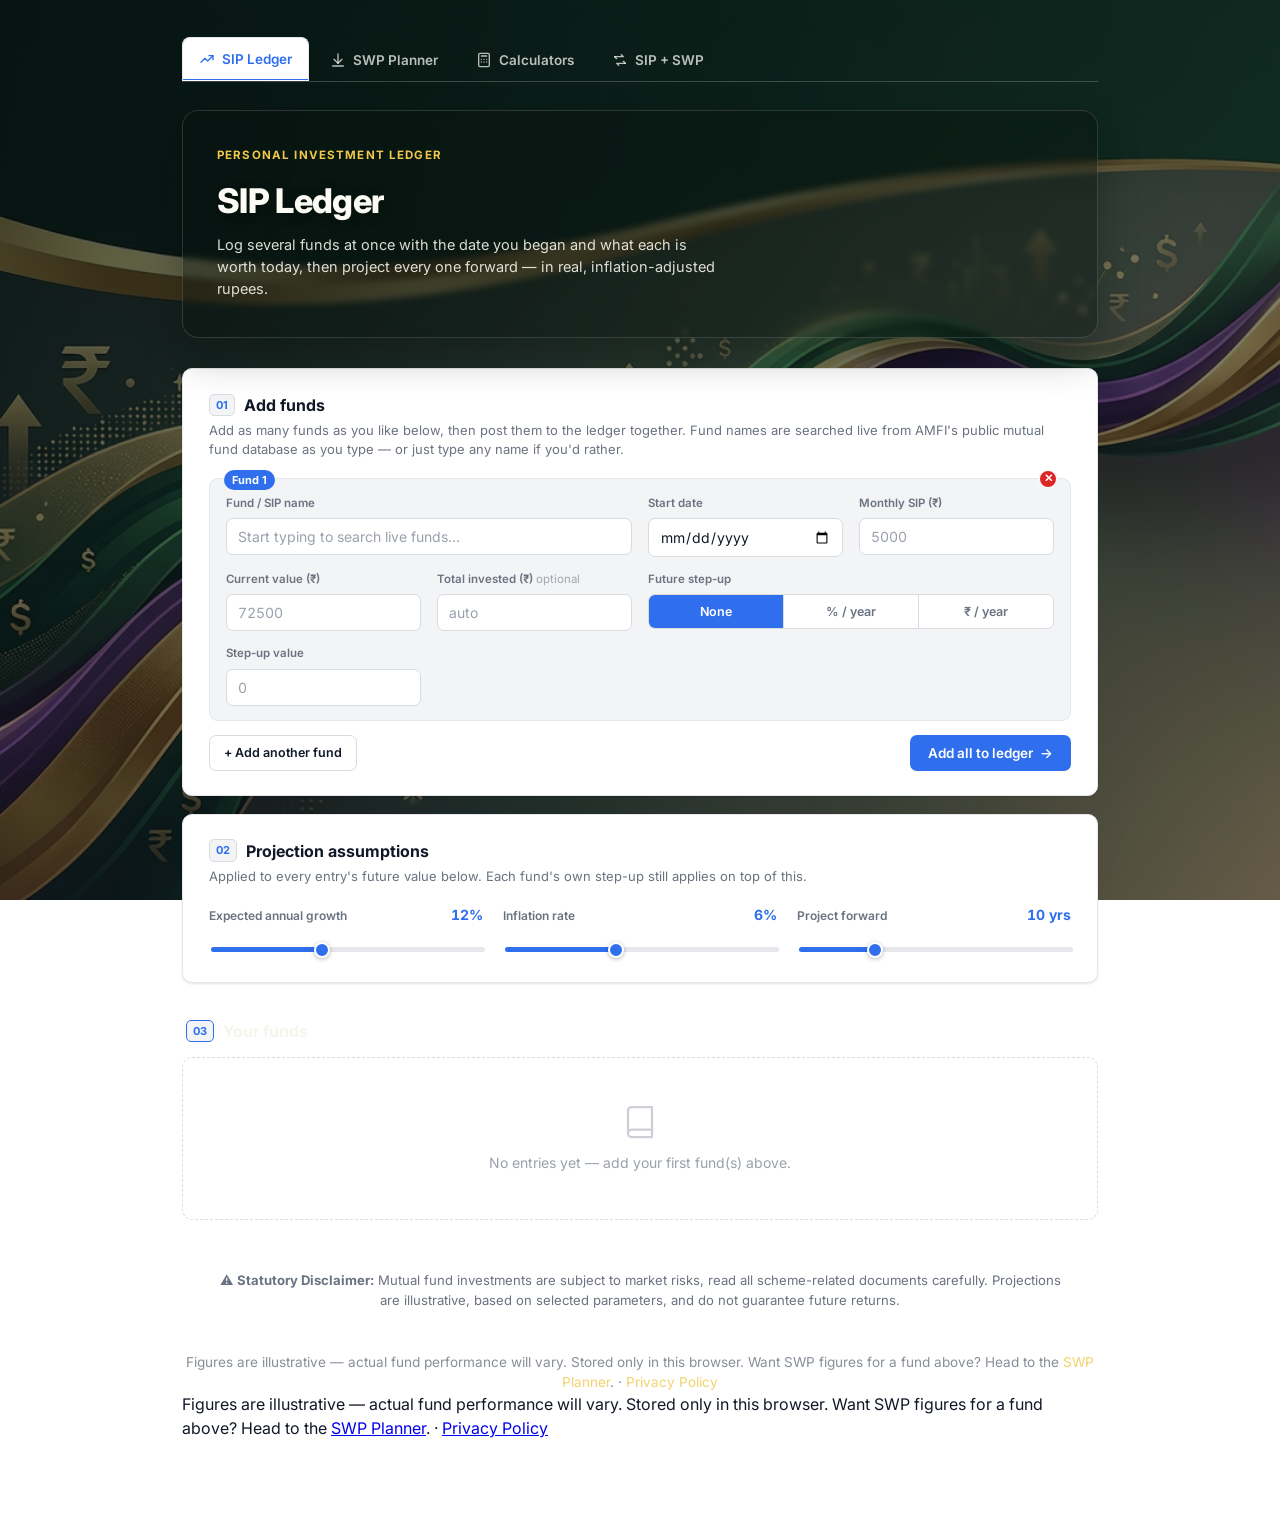
==== commit fe3c7a58: "Revise footer with statutory disclaimer and styles Updated footer to include statutory disclaimer an" ====
--- a/index.html
+++ b/index.html
@@ -100,7 +100,7 @@
     </div>
   </div>
 
-  <footer>Figures are illustrative — actual fund performance will vary. Stored only in this browser. Want SWP figures for a fund above? Head to the <a href="swp.html">SWP Planner</a>. · <a href="privacy-policy.html">Privacy Policy</a></footer>
+    <!-- FOOTER WITH STATUTORY DISCLAIMER -->   <footer style="display: block; width: 100%; clear: both;">     <div style="background: rgba(255, 255, 255, 0.03); border-radius: 12px; padding: 16px; margin-bottom: 24px; text-align: center; border: 1px solid rgba(255, 255, 255, 0.05);">       <p style="color: var(--text-dim, #a0aec0); font-size: 0.82rem; line-height: 1.5; margin: 0; font-weight: 400; max-width: 850px; margin: 0 auto;">         ⚠️ <strong>Statutory Disclaimer:</strong> Mutual fund investments are subject to market risks, read all scheme-related documents carefully. Projections are illustrative, based on selected parameters, and do not guarantee future returns.       </p>     </div>     <div style="text-align: center; font-size: 0.85rem; color: var(--text-dim, #a0aec0); opacity: 0.8;">       Figures are illustrative — actual fund performance will vary. Stored only in this browser. Want SWP figures for a fund above? Head to the <a href="swp.html">SWP Planner</a>. · <a href="privacy-policy.html">Privacy Policy</a>     </div>   </footer>Figures are illustrative — actual fund performance will vary. Stored only in this browser. Want SWP figures for a fund above? Head to the <a href="swp.html">SWP Planner</a>. · <a href="privacy-policy.html">Privacy Policy</a></footer>
 </div>
 
 <script src="common.js"></script>
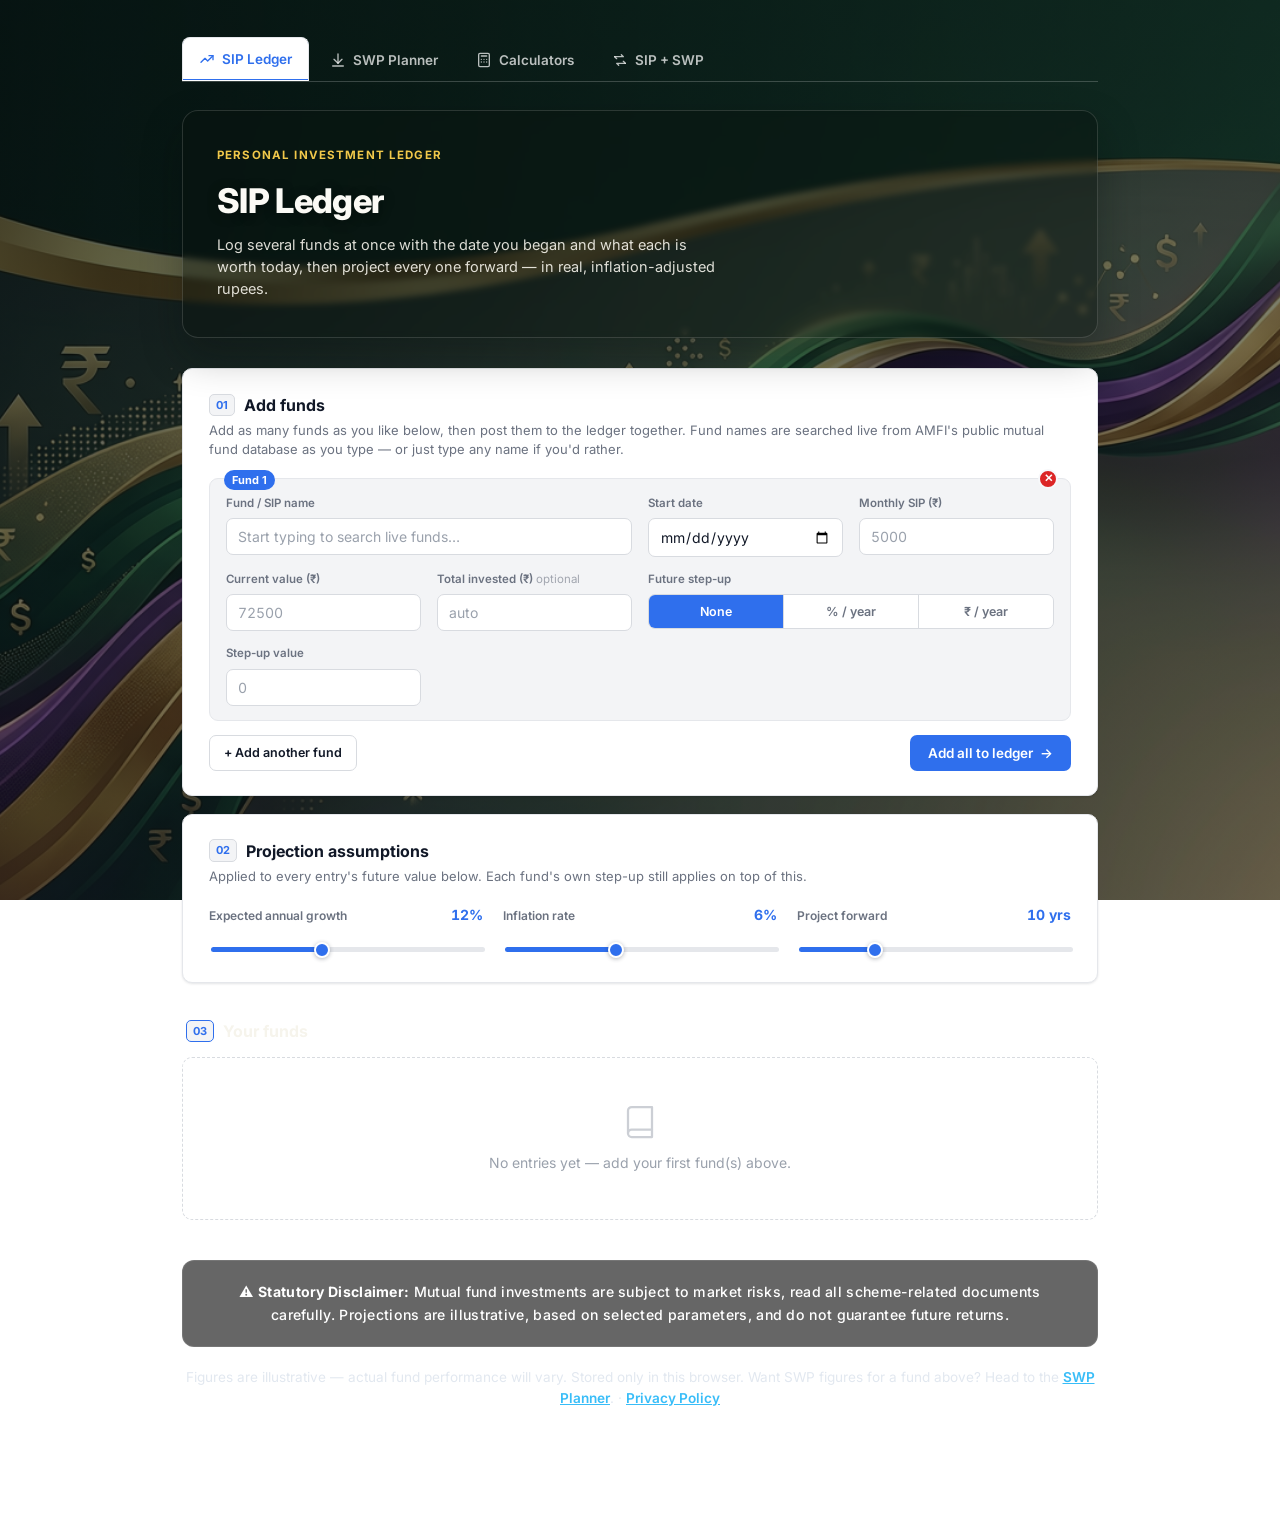
==== commit e667fa57: "Update index.html" ====
--- a/index.html
+++ b/index.html
@@ -99,8 +99,18 @@
       <div class="donut-row" id="allocationRow"></div>
     </div>
   </div>
-
-    <!-- FOOTER WITH STATUTORY DISCLAIMER -->   <footer style="display: block; width: 100%; clear: both;">     <div style="background: rgba(255, 255, 255, 0.03); border-radius: 12px; padding: 16px; margin-bottom: 24px; text-align: center; border: 1px solid rgba(255, 255, 255, 0.05);">       <p style="color: var(--text-dim, #a0aec0); font-size: 0.82rem; line-height: 1.5; margin: 0; font-weight: 400; max-width: 850px; margin: 0 auto;">         ⚠️ <strong>Statutory Disclaimer:</strong> Mutual fund investments are subject to market risks, read all scheme-related documents carefully. Projections are illustrative, based on selected parameters, and do not guarantee future returns.       </p>     </div>     <div style="text-align: center; font-size: 0.85rem; color: var(--text-dim, #a0aec0); opacity: 0.8;">       Figures are illustrative — actual fund performance will vary. Stored only in this browser. Want SWP figures for a fund above? Head to the <a href="swp.html">SWP Planner</a>. · <a href="privacy-policy.html">Privacy Policy</a>     </div>   </footer>Figures are illustrative — actual fund performance will vary. Stored only in this browser. Want SWP figures for a fund above? Head to the <a href="swp.html">SWP Planner</a>. · <a href="privacy-policy.html">Privacy Policy</a></footer>
+  <!-- FOOTER WITH HIGH CONTRAST LIGHT FONTS -->
+  <footer style="display: block; width: 100%; clear: both; margin-top: 40px; padding-bottom: 30px;">
+    <div style="background: rgba(0, 0, 0, 0.6); border-radius: 12px; padding: 20px; margin-bottom: 20px; text-align: center; border: 1px solid rgba(255, 255, 255, 0.1); backdrop-filter: blur(5px);">
+      <p style="color: #FFFFFF; font-size: 0.88rem; line-height: 1.6; margin: 0; font-weight: 500; max-width: 850px; margin: 0 auto; letter-spacing: 0.3px;">
+        ⚠️ <strong>Statutory Disclaimer:</strong> Mutual fund investments are subject to market risks, read all scheme-related documents carefully. Projections are illustrative, based on selected parameters, and do not guarantee future returns.
+      </p>
+    </div>
+    <div style="text-align: center; font-size: 0.85rem; color: #E2E8F0; line-height: 1.5; font-weight: 400;">
+      Figures are illustrative — actual fund performance will vary. Stored only in this browser. Want SWP figures for a fund above? Head to the <a href="swp.html" style="color: #38bdf8; font-weight: 600; text-decoration: underline;">SWP Planner</a>. · <a href="privacy-policy.html" style="color: #38bdf8; font-weight: 600; text-decoration: underline;">Privacy Policy</a>
+    </div>
+  </footer>
+  
 </div>
 
 <script src="common.js"></script>
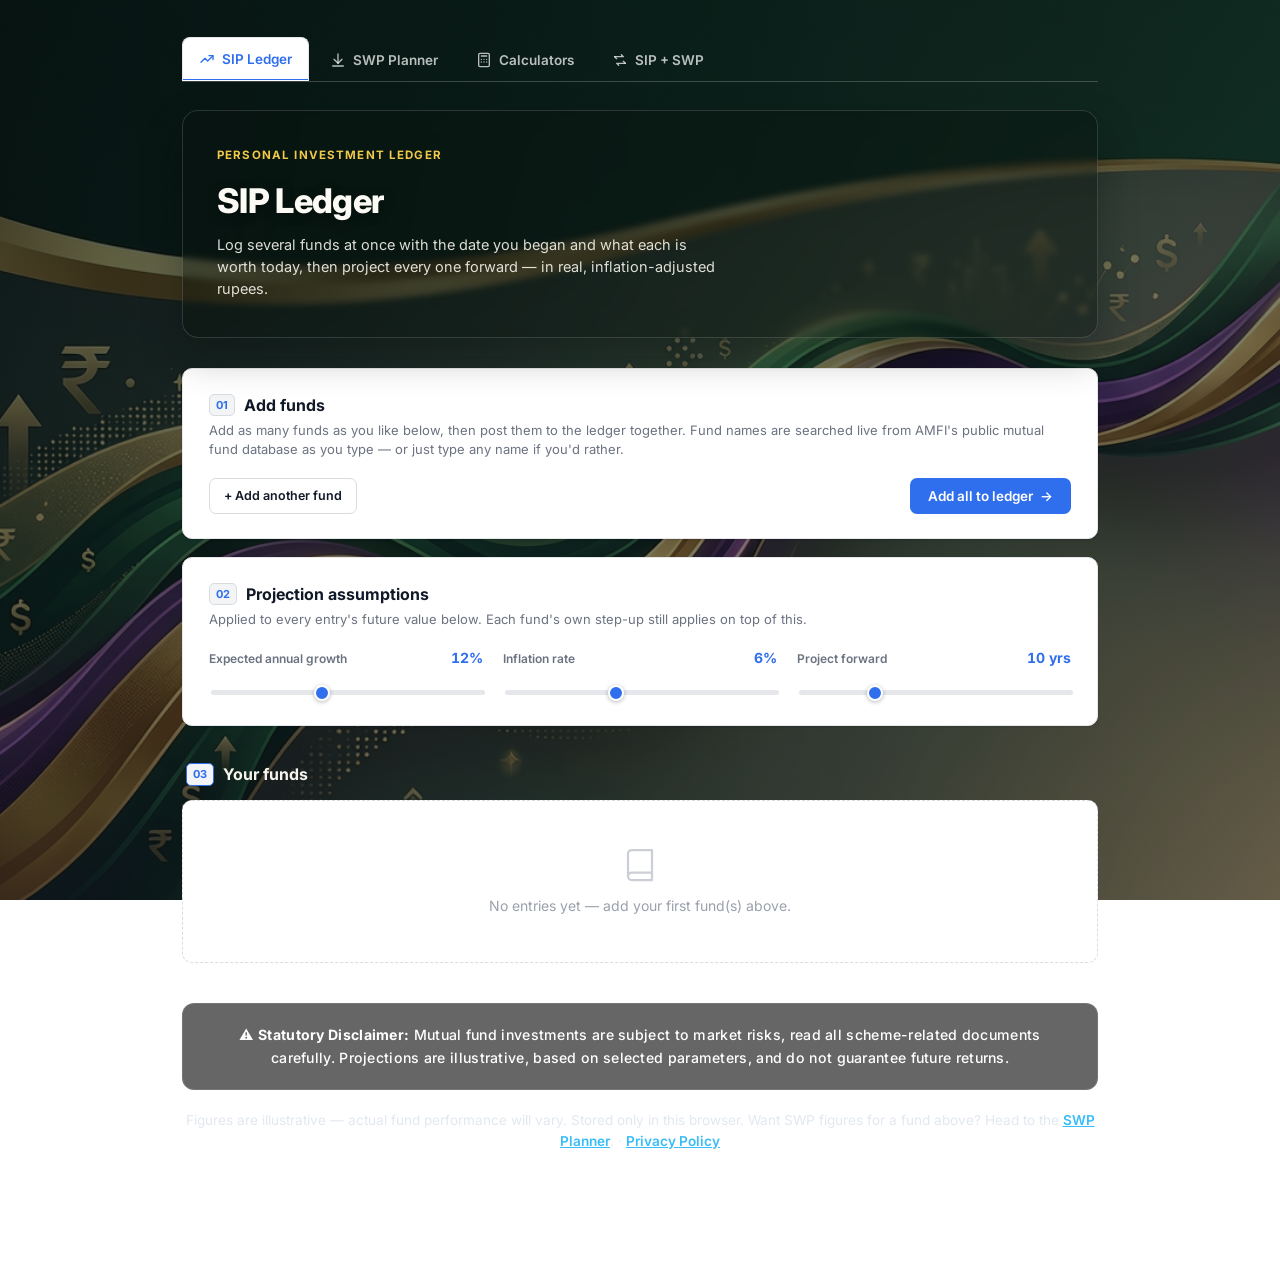
==== commit aefffec9: "Add footer with statutory disclaimer and links" ====
--- a/index.html
+++ b/index.html
@@ -192,7 +192,18 @@
   row.dataset.steptype = 'none';
   attachFundAutocomplete(row.querySelector('.f-name'));
 }
-
+  <!-- FOOTER WITH HIGH CONTRAST LIGHT FONTS -->
+  <footer style="display: block; width: 100%; clear: both; margin-top: 40px; padding-bottom: 40px; font-family: system-ui, -apple-system, sans-serif;">
+    <div style="background: rgba(15, 23, 42, 0.95); border-radius: 12px; padding: 20px; margin-bottom: 20px; text-align: center; border: 1px solid rgba(255, 255, 255, 0.15); box-shadow: 0 4px 6px -1px rgba(0,0,0,0.2);">
+      <p style="color: #FFFFFF; font-size: 0.88rem; line-height: 1.6; margin: 0; font-weight: 500; max-width: 850px; margin: 0 auto; letter-spacing: 0.3px;">
+        ⚠️ <strong>Statutory Disclaimer:</strong> Mutual fund investments are subject to market risks, read all scheme-related documents carefully. Projections are illustrative, based on selected parameters, and do not guarantee future returns.
+      </p>
+    </div>
+    <div style="text-align: center; font-size: 0.85rem; color: #F1F5F9; line-height: 1.5; font-weight: 400;">
+      Figures are illustrative — actual fund performance will vary. Stored only in this browser. Want SWP figures for a fund above? Head to the <a href="swp.html" style="color: #38bdf8; font-weight: 600; text-decoration: underline;">SWP Planner</a>. · <a href="privacy-policy.html" style="color: #38bdf8; font-weight: 600; text-decoration: underline;">Privacy Policy</a>
+    </div>
+  </footer>
+  
 function renumberRows(){
   const rows = document.querySelectorAll('.fund-row');
   rows.forEach((row, i) => { row.querySelector('.row-num').textContent = 'Fund ' + (i+1); });
